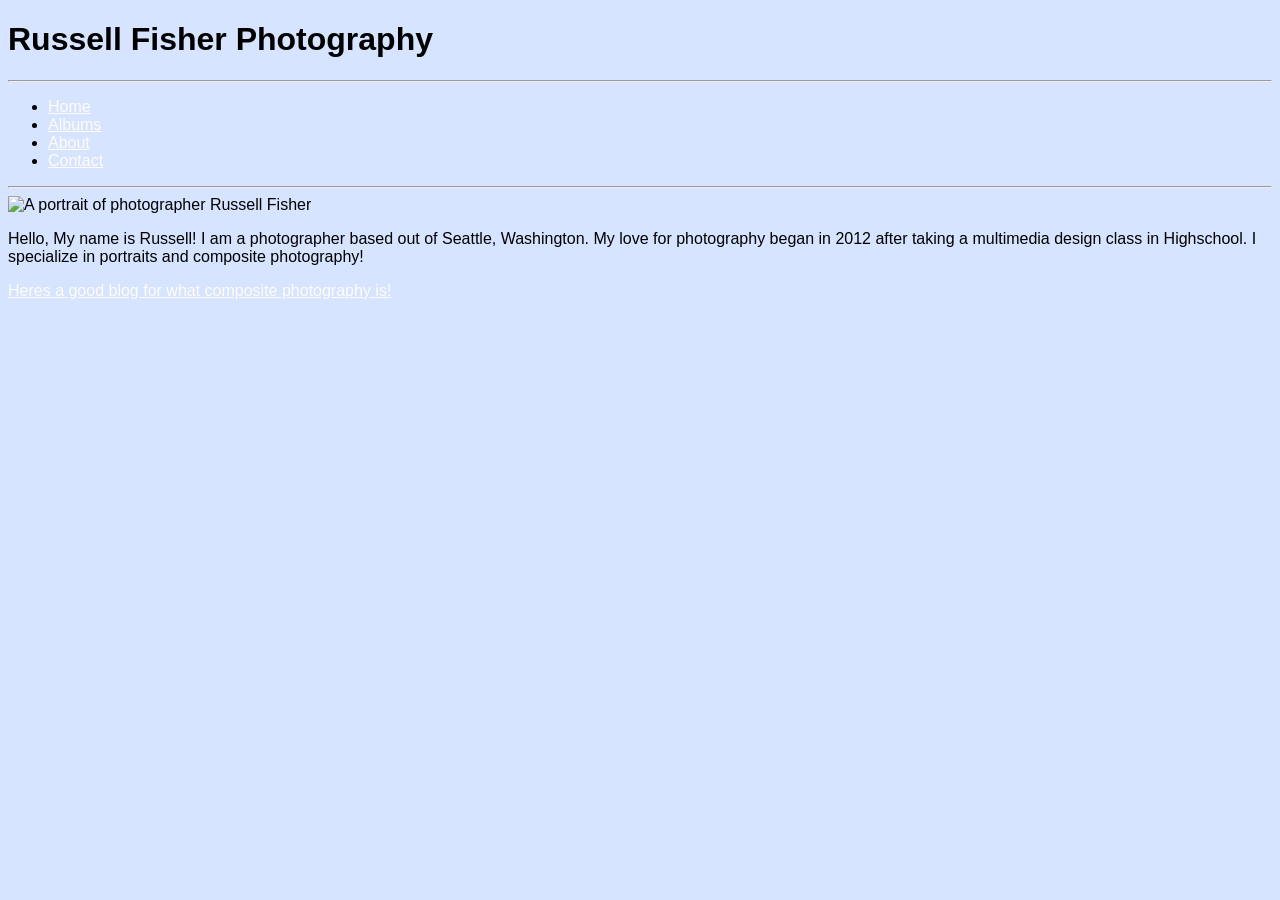
==== about.html @ 1f8e8c4e "Add files via upload" ====
<!DOCTYPE html>
<html>
    <head>
        <title> Russell Fisher Photography About</title>
        <link rel="stylesheet" href="style.css">
    </head>
    <body>
         <h1> Russell Fisher Photography</h1>
        <hr> 
        <ul> 
          <li><a href="index.html" target="_blank">Home</a></li>
           <li><a href="albums.html" target="_blank">Albums</a></li>
            <li> <a href="about.html" target="_blank">About</a></li>
            <li> <a href="contact.html" target="_blank">Contact</a></li>
        </ul>
        <hr>
        <img src="C:\Users\thatr\OneDrive - Green River College\SDEV106\Russell Fisher photography project\pictures\it me.png" height = 1000 alt="A portrait of photographer Russell Fisher">
        <p> Hello, My name is Russell! I am a photographer based out of Seattle, Washington. My love for photography began in 2012 after taking a multimedia design class in Highschool. I specialize in portraits and composite photography!</p>
 <a href="https://blog.adobe.com/en/publish/2021/06/07/what-is-composite-photography " target="_blank"><p>Heres a good blog for what composite photography is!</p></a>



    </body>
</html>
---- style.css ----
body {
background-color:rgb(214, 228, 255);
font-family:Impact, Haettenschweiler, 'Arial Narrow Bold', sans-serif;

}

a{
    color:rgb(255, 251, 246);
    
}
.banner{

    width:2560px;
    height:1200px;
background-image: url(gondola.png);
background-size:cover;
background-position: center;
background-repeat: no-repeat;

}

.banner h1{

    color:rgb(255, 251, 246);
    font-size:60px;
    position:relative;
    left:400px;
    top: 50px
}

.banner ul{
    font-size:50px;
    position:relative;
    left:200px;
    top: 100px;
    list-style:none;
}
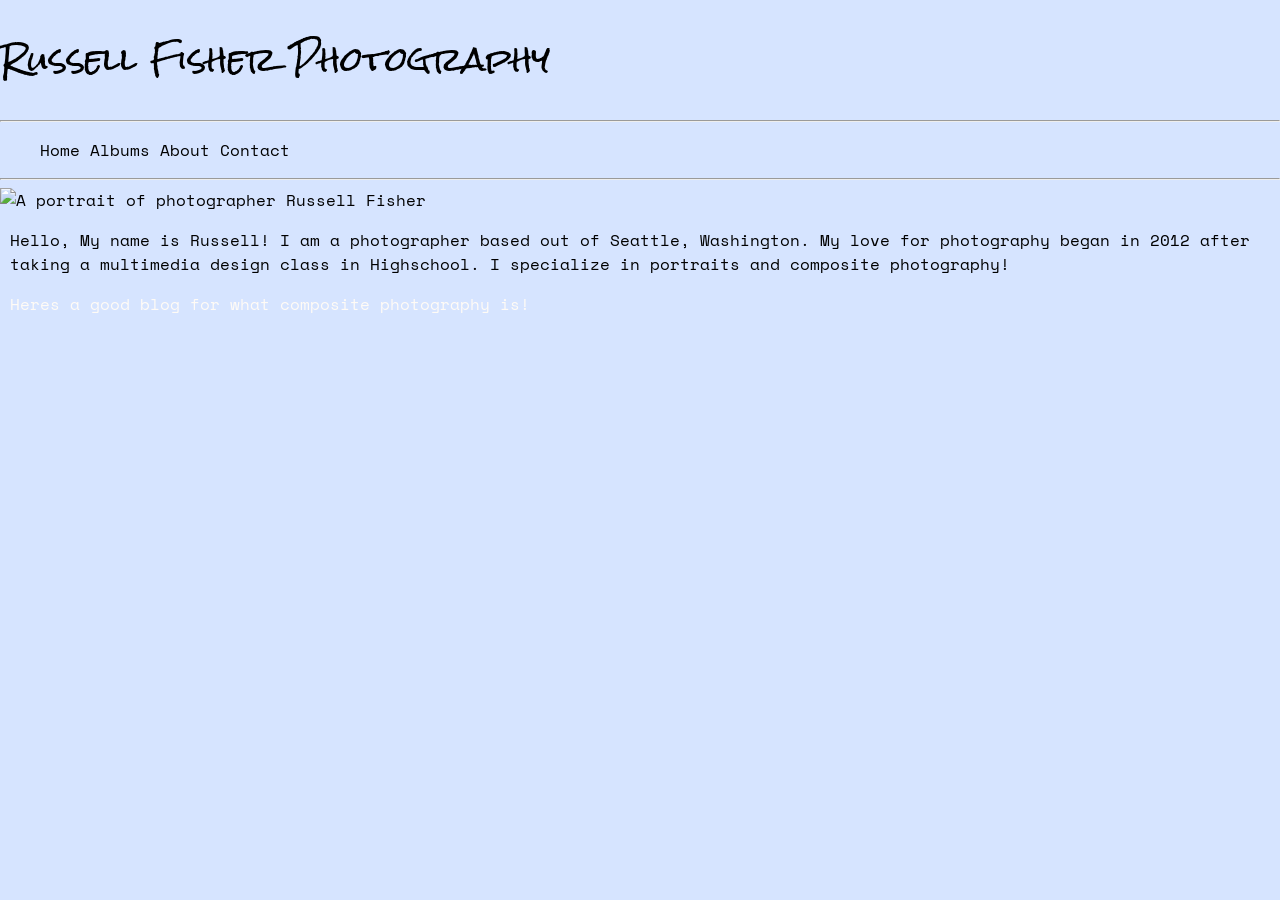
==== commit eb3b7581: "Add files via upload" ====
--- a/about.html
+++ b/about.html
@@ -3,18 +3,23 @@
     <head>
         <title> Russell Fisher Photography About</title>
         <link rel="stylesheet" href="style.css">
+        <link rel="preconnect" href="https://fonts.googleapis.com">
+        <link rel="preconnect" href="https://fonts.gstatic.com" crossorigin>
+        <link href="https://fonts.googleapis.com/css2?family=Rock+Salt&family=Space+Mono&display=swap" rel="stylesheet">
     </head>
     <body>
          <h1> Russell Fisher Photography</h1>
         <hr> 
+        <div class="menu">
         <ul> 
           <li><a href="index.html" target="_blank">Home</a></li>
            <li><a href="albums.html" target="_blank">Albums</a></li>
             <li> <a href="about.html" target="_blank">About</a></li>
             <li> <a href="contact.html" target="_blank">Contact</a></li>
         </ul>
+        </div>
         <hr>
-        <img src="C:\Users\thatr\OneDrive - Green River College\SDEV106\Russell Fisher photography project\pictures\it me.png" height = 1000 alt="A portrait of photographer Russell Fisher">
+        <img src="pictures\it me.png" height = 1000 alt="A portrait of photographer Russell Fisher">
         <p> Hello, My name is Russell! I am a photographer based out of Seattle, Washington. My love for photography began in 2012 after taking a multimedia design class in Highschool. I specialize in portraits and composite photography!</p>
  <a href="https://blog.adobe.com/en/publish/2021/06/07/what-is-composite-photography " target="_blank"><p>Heres a good blog for what composite photography is!</p></a>
 
--- a/style.css
+++ b/style.css
@@ -1,37 +1,97 @@
 body {
+margin:0;
+padding:0;
 background-color:rgb(214, 228, 255);
-font-family:Impact, Haettenschweiler, 'Arial Narrow Bold', sans-serif;
-
+font-family:"Space Mono", monospace, sans-serif;
+max-width:  none;
+min-width: 760px;
+overflow-x:hidden;
 }
 
-a{
+h1{
+    font-family:"Rock Salt", cursive;
+    font-weight:400;
+}
+
+a {
     color:rgb(255, 251, 246);
+    text-decoration:none;
+    
     
 }
+
+
 .banner{
-
-    width:2560px;
-    height:1200px;
+ margin:0;
+ padding-top: 30px;   
 background-image: url(gondola.png);
 background-size:cover;
-background-position: center;
+background-position:center;
 background-repeat: no-repeat;
+height:100vh;
+width:100%
+
 
 }
 
 .banner h1{
-
+    text-align:center;
     color:rgb(255, 251, 246);
     font-size:60px;
-    position:relative;
-    left:400px;
-    top: 50px
+    text-align:left;
+    position:relative;   
+    top:5px;
+    
+    margin-bottom:-30px;
+    padding-left:25px;
+
 }
 
 .banner ul{
     font-size:50px;
     position:relative;
+    margin-top:-20px;
     left:200px;
-    top: 100px;
+    top: 2px;
     list-style:none;
-}+}
+.banner li{
+    display:inline;
+}
+
+p {
+    text-align:left;
+    padding-left:10px;
+}
+
+.skyimgs {
+    padding-top:50vh;
+    padding-bottom:50vh;
+    position:relative;
+    margin-left:-32px;
+
+}
+
+.portraits {
+    padding-top:50vh;
+    padding-bottom:50vh;
+    position:relative;
+    height:1400px;
+    margin-top: 50vh;
+    margin-bottom: 50vh; 
+    display:inline;
+    left:300px;
+}
+.menu a{
+    color:black;
+}
+.menu ul{
+    text-decoration:none;
+    list-style:none;
+
+    
+}
+.menu li{
+    display:inline;
+}
+
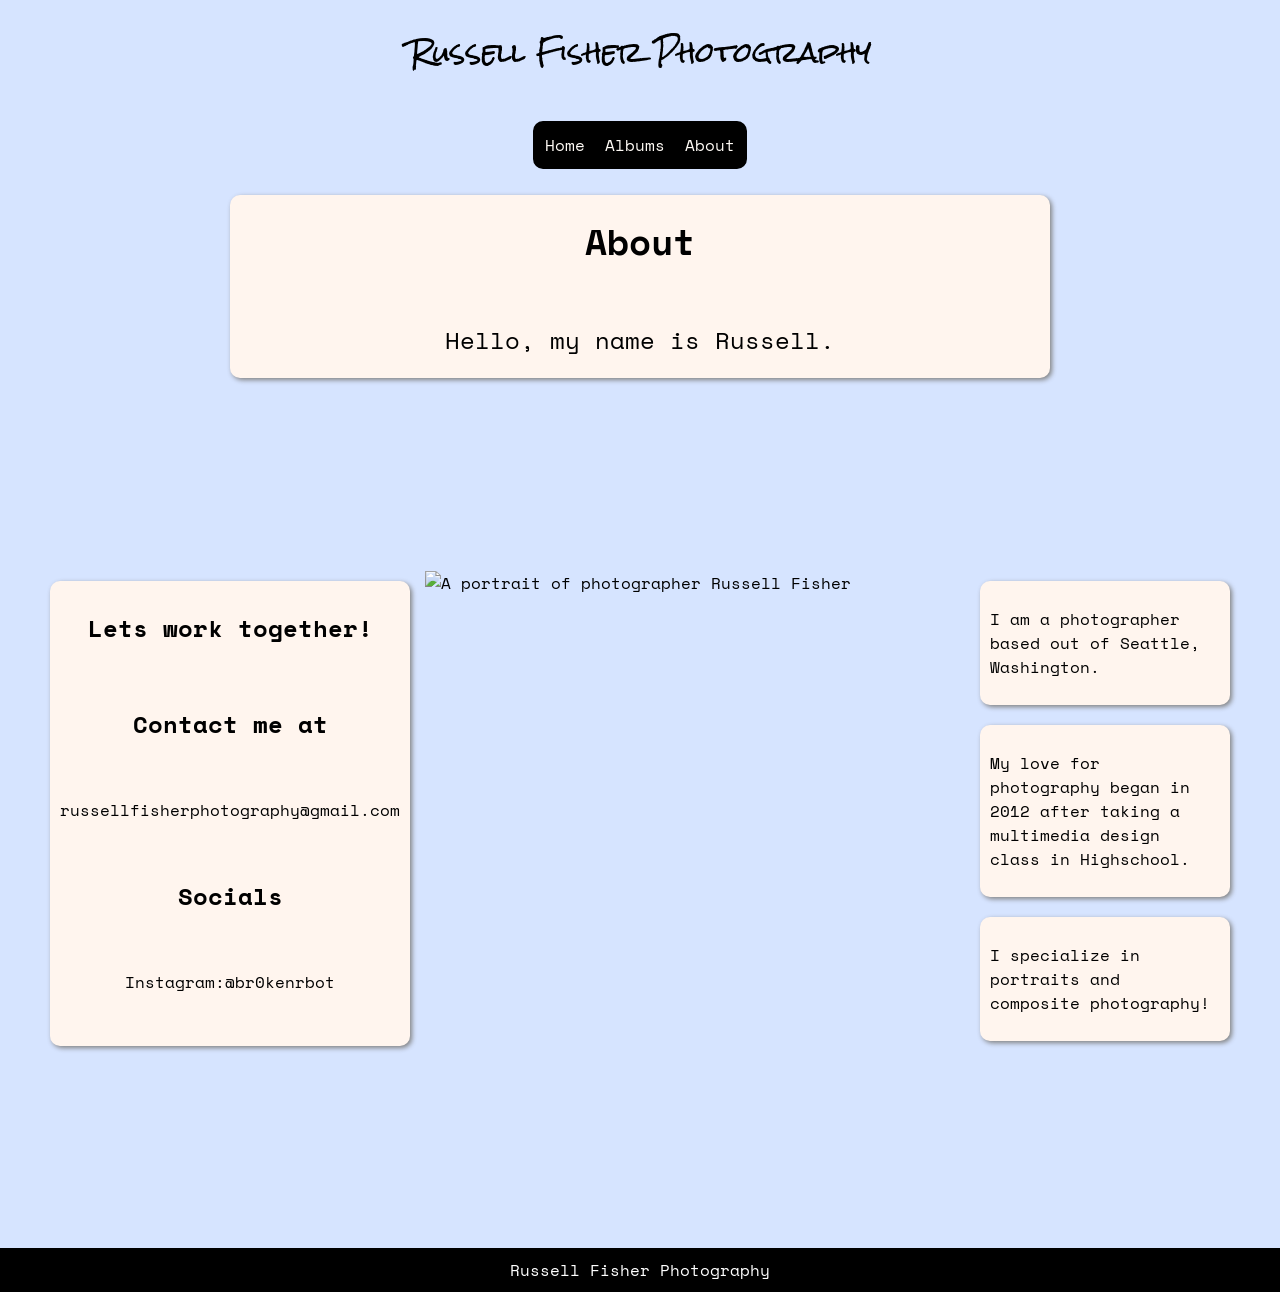
==== commit f3f39e64: "Add files via upload" ====
--- a/about.html
+++ b/about.html
@@ -2,28 +2,59 @@
 <html>
     <head>
         <title> Russell Fisher Photography About</title>
-        <link rel="stylesheet" href="style.css">
+        <link rel="stylesheet" href="bio.css">
         <link rel="preconnect" href="https://fonts.googleapis.com">
         <link rel="preconnect" href="https://fonts.gstatic.com" crossorigin>
         <link href="https://fonts.googleapis.com/css2?family=Rock+Salt&family=Space+Mono&display=swap" rel="stylesheet">
+        <meta name="viewport" content="width=device-width, initial-scale=1">
     </head>
     <body>
-         <h1> Russell Fisher Photography</h1>
-        <hr> 
-        <div class="menu">
-        <ul> 
-          <li><a href="index.html" target="_blank">Home</a></li>
-           <li><a href="albums.html" target="_blank">Albums</a></li>
-            <li> <a href="about.html" target="_blank">About</a></li>
-            <li> <a href="contact.html" target="_blank">Contact</a></li>
-        </ul>
+        <div class="title">
+            <h1> Russell Fisher Photography</h1>
         </div>
-        <hr>
-        <img src="pictures\it me.png" height = 1000 alt="A portrait of photographer Russell Fisher">
-        <p> Hello, My name is Russell! I am a photographer based out of Seattle, Washington. My love for photography began in 2012 after taking a multimedia design class in Highschool. I specialize in portraits and composite photography!</p>
- <a href="https://blog.adobe.com/en/publish/2021/06/07/what-is-composite-photography " target="_blank"><p>Heres a good blog for what composite photography is!</p></a>
-
-
+        <div class="nav">
+            <ul> 
+                <li><a href="index.html" target="_blank">Home</a></li>
+                <li><a href="albums.html" target="_blank">Albums</a></li>
+                <li> <a href="about.html" target="_blank">About</a></li>
+            </ul>
+        </div>
+        <div class="intro">
+            <div class="card">
+                <h2>About</h2>
+                <p> Hello, my name is Russell.</p>
+            </div>
+        </div>
+        <div class="container">
+            <div class="content">
+                <div class="mainpicture">
+                    <img src="pictures/itme.webp" alt="A portrait of photographer Russell Fisher">
+                </div>
+                <div class="biography">
+                    <div class="card">
+                        <p> I am a photographer based out of Seattle, Washington. </p>
+                    </div>
+                    <div class="card">
+                        <p> My love for photography began in 2012 after taking a multimedia design class in Highschool.</p>
+                    </div>
+                    <div class="card">
+                        <p>I specialize in portraits and composite photography!</p>
+                    </div>
+                </div>
+                <div class="contact">
+                    <div class="card">
+                        <h2>Lets work together!</h2>
+                        <h2>Contact me at</h2>
+                        <p>russellfisherphotography@gmail.com</p>
+                        <h2>Socials</h2>
+                        <p><a href="https://www.instagram.com/br0kenrbot" target="_blank">Instagram:@br0kenrbot</a></p>
+                    </div>
+                </div>
+            </div>
+        </div>
+        <footer>
+            <p> Russell Fisher Photography </p>
+        </footer>
 
     </body>
 </html>
--- a/bio.css
+++ b/bio.css
@@ -0,0 +1,247 @@
+body {
+        margin:0;
+        padding:0;
+        background-color:rgb(214, 228, 255);
+        font-family:"Space Mono", monospace, sans-serif;
+        overflow-x:hidden;
+        margin:0 auto;
+}
+footer{
+        background-color:black;
+        padding:10px;
+        margin-top:10px;
+    }
+footer p{
+        margin:0;
+        color:white;
+        text-align:center;
+    }
+    
+    @media screen and (max-width:480px) {
+        .card{
+        background-color:seashell;
+        border-style:none;
+        border-radius:10px;
+        box-shadow: 2px 2px 5px grey;
+        margin:10px;
+        padding:10px;
+        max-width:1200px;
+        width:85%;
+        display:flex;
+        flex-direction:column;
+        height:auto;
+        align-items:center;
+        gap:20px;
+    }
+        h1{
+        font-family:"Rock Salt", cursive;
+        font-weight:400;
+    }
+        h3{
+        font-family:"Rock Salt", cursive;
+    }
+        a {
+        color:rgb(255, 251, 246);
+        text-decoration:none;
+        
+    }
+        .title{
+        display:flex;
+        justify-content:center;
+    }
+        .title h1{
+        text-align:center;
+        color:rgb(0, 0, 0);
+        font-size:3vh;
+        text-align:center;
+        position:relative;   
+        margin:20px;
+    }  
+        .nav{
+        display:flex;
+        justify-content:center;
+        z-index:100;
+    }
+
+        .nav ul{
+        width:min-content;
+        display:flex;
+        justify-content:center;
+        gap:20px;
+        border:solid 2px; 
+        border-radius:10px;
+        background-color:black;
+        padding:10px;
+    }
+
+    .nav li{
+        list-style:none;
+    }
+    .content{
+        display:flex;
+        flex-direction:column;
+        gap:5px;
+    }
+    .intro{
+        display:flex;
+        justify-content:center;
+    }
+    .mainpicture{
+        display:flex;
+        width:100%;
+        height:auto;
+        justify-content:center;
+    }
+    .mainpicture img{
+        margin:10px;
+        width: 90%;
+        height:auto;
+    }
+    .biography{
+        display:flex;
+        flex-direction:column;
+        justify-content:center;
+    }
+    .contact .card{
+        display:flex;
+        justify-self:center;
+        width:90%;
+    }
+    .contact a{
+        color:black;
+    }
+    .contact a:visited{
+        color:rgb(206, 83, 101);
+    }
+    .contact a:hover{
+        color:aquamarine;;
+    }
+}
+    @media screen and (min-width:481px){
+        .card{
+        background-color:seashell;
+        border-style:none;
+        border-radius:10px;
+        box-shadow: 2px 2px 5px grey;
+        margin:10px;
+        padding:10px;
+        max-width: 1200px;
+        width:85%;
+        display:flex;
+        flex-direction:column;
+        height:auto;
+        align-items:center;
+        gap:20px;
+    }
+           h1{
+        font-family:"Rock Salt", cursive;
+        font-weight:400;
+    }
+    h3{
+        font-family:"Rock Salt", cursive;
+    }
+    a {
+        color:rgb(255, 251, 246);
+        text-decoration:none;
+        
+    }
+    .title{
+        display:flex;
+        justify-content:center;
+    }
+    .title h1{
+        text-align:center;
+        color:rgb(0, 0, 0);
+        font-size:3vh;
+        text-align:center;
+        position:relative;   
+        margin:20px;
+    }  
+    .nav{
+        display:flex;
+        justify-content:center;
+        z-index:100;
+    }
+
+    .nav ul{
+        max-width:50%;
+        display:flex;
+        justify-content:center;
+        gap:20px;
+        border:solid 2px; 
+        border-radius:10px;
+        background-color:black;
+        padding:10px;
+    }
+
+    .nav li{
+        list-style:none;
+    } 
+    .container{
+        height:850px;
+        display:flex;
+        justify-content:center;
+        align-items:center;
+    }
+    .content{
+        margin:0 auto;
+        display:grid;
+        max-width:1200px;
+        height:auto;
+        grid-template-columns:1fr 2fr 1fr;
+        gap:5px;
+    }
+    .intro{
+         width:100%;
+        display:flex;
+        justify-content:center;
+    }
+    .intro h2{
+        font-size:36px;
+        margin:10px;
+    }
+    .intro p{
+        font-size:24px;
+        margin-bottom:10px;
+    }
+    .intro .card{
+        max-width:800px;
+    }
+    .contact{
+        grid-column:1/2;
+        grid-row:1/3;
+        display:flex;
+    }
+    .contact a{
+        color:black;
+    }
+    .contact a:visited{
+        color:rgb(206, 83, 101);
+    }
+    .contact a:hover{
+        color:aquamarine;;
+    }
+    
+    .contact .card{
+        width:fit-content;
+    }
+    .mainpicture{
+        grid-column:2/3;
+        display:flex;
+        justify-content:center;
+        width:100%;
+
+    }
+    .mainpicture img{
+        width:100%;
+        height:auto;
+    }
+    .biography{
+        height:100%;
+        grid-column:3/4;
+        display:flex;
+        flex-direction:column;
+        align-items:space-around; 
+    }
+    
+}
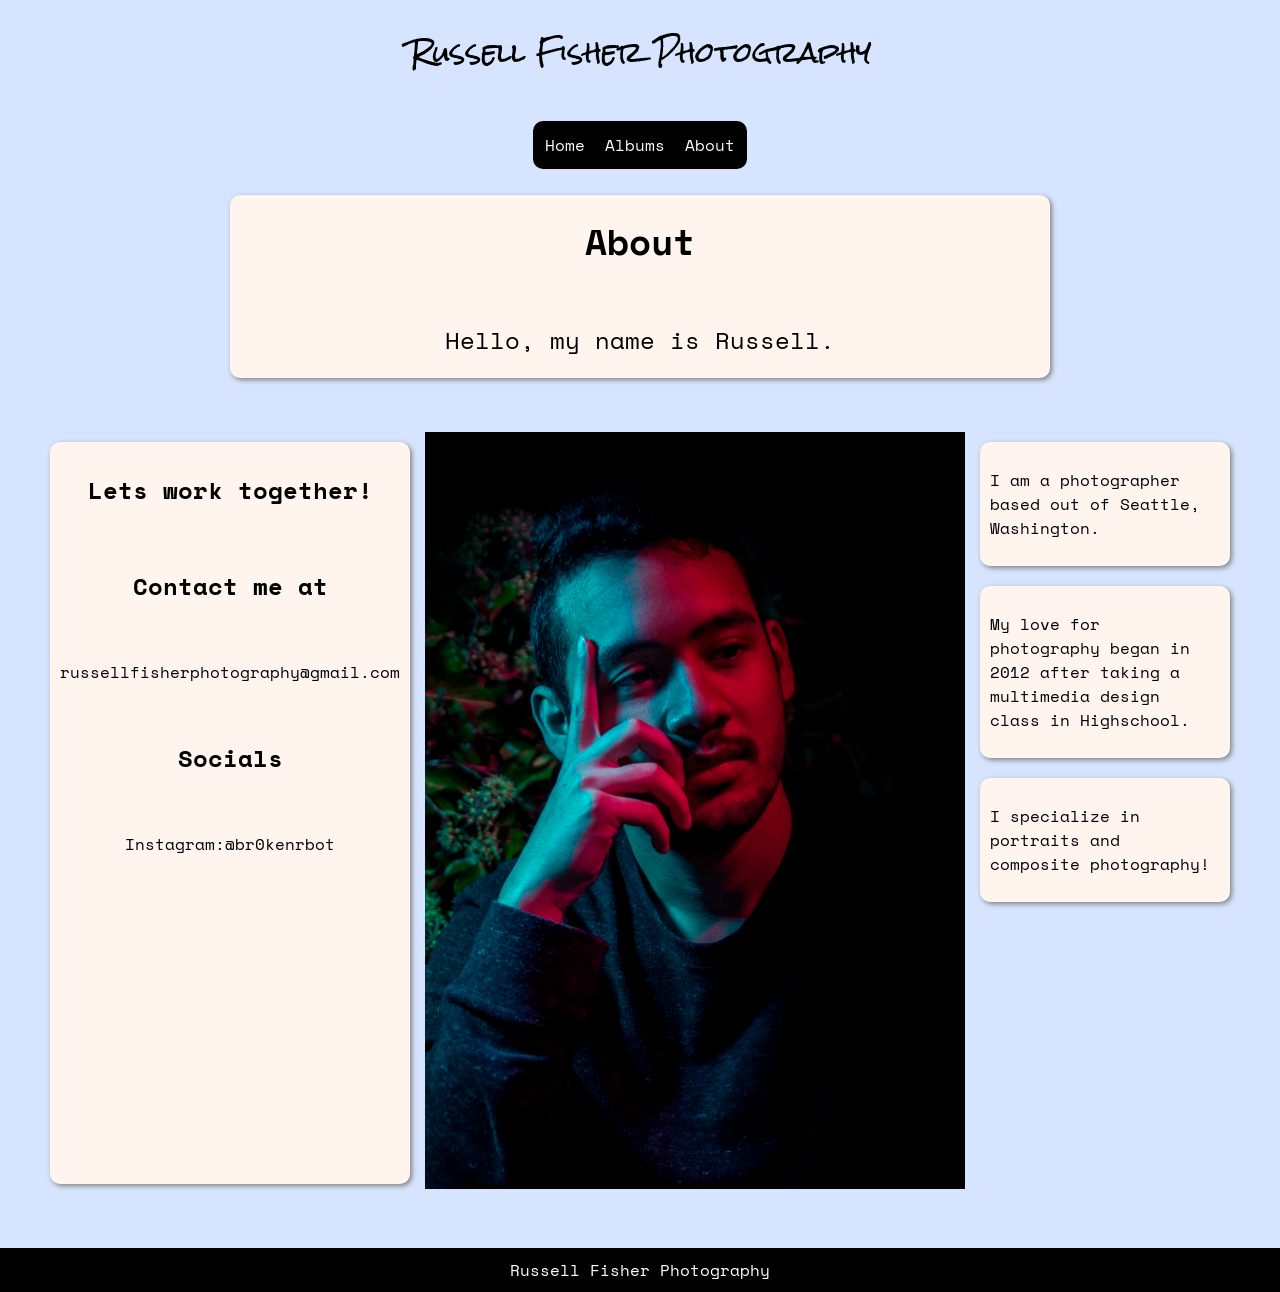
==== commit f32753a5: "Add files via upload" ====
--- a/about.html
+++ b/about.html
@@ -28,7 +28,7 @@
         <div class="container">
             <div class="content">
                 <div class="mainpicture">
-                    <img src="pictures/itme.webp" alt="A portrait of photographer Russell Fisher">
+                    <img src="itme.webp" alt="A portrait of photographer Russell Fisher">
                 </div>
                 <div class="biography">
                     <div class="card">
